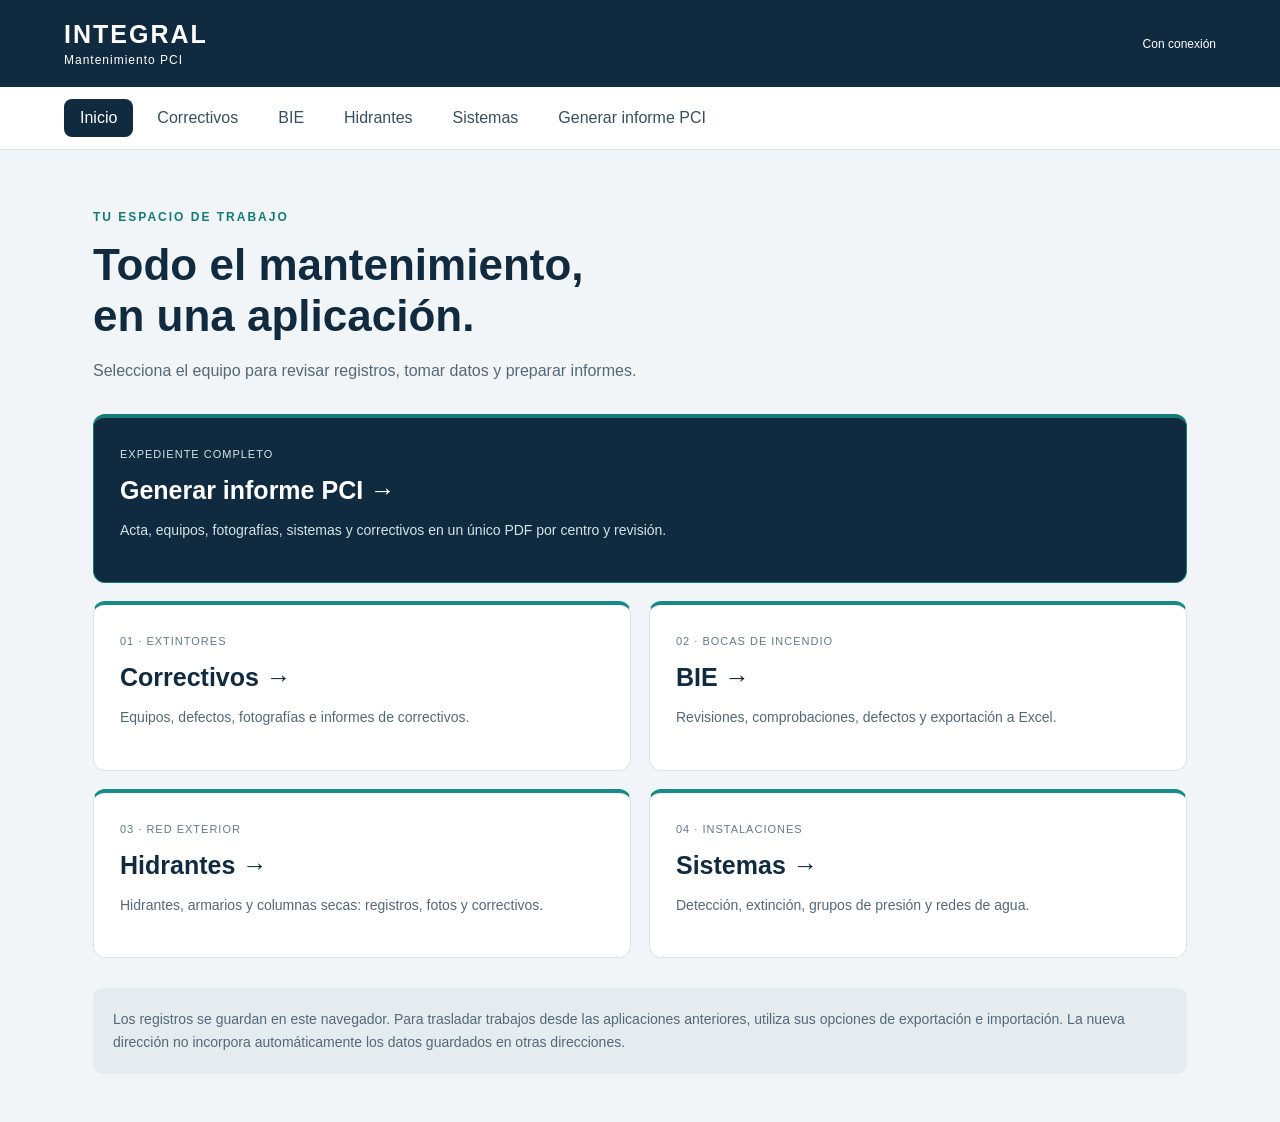
==== index.html @ fb128326 "Generar el informe sin el paso de revisión de equipos" ====
<!doctype html>
<html lang="es">
<meta charset="utf-8">
<meta name="viewport" content="width=device-width,initial-scale=1">
<meta name="theme-color" content="#102b40">
<link rel="manifest" href="manifest.webmanifest">
<title>INTEGRAL · Mantenimiento PCI</title>
<link rel="stylesheet" href="styles.css?v=2">
<header><a class="brand" href="#inicio">INTEGRAL <small>Mantenimiento PCI</small></a><span id="connection" role="status"></span></header>
<nav aria-label="Aplicaciones"><a href="#inicio">Inicio</a><a href="#correctivos">Correctivos</a><a href="#bie">BIE</a><a href="#hidrantes">Hidrantes</a><a href="#sistemas">Sistemas</a><a href="#informes">Generar informe PCI</a></nav>
<main id="home">
<p class="eyebrow">TU ESPACIO DE TRABAJO</p><h1>Todo el mantenimiento,<br>en una aplicación.</h1><p class="intro">Selecciona el equipo para revisar registros, tomar datos y preparar informes.</p>
<div class="cards">
<a class="report-card" href="#informes"><span>EXPEDIENTE COMPLETO</span><h2>Generar informe PCI →</h2><p>Acta, equipos, fotografías, sistemas y correctivos en un único PDF por centro y revisión.</p></a>
<a href="#correctivos"><span>01 · EXTINTORES</span><h2>Correctivos →</h2><p>Equipos, defectos, fotografías e informes de correctivos.</p></a>
<a href="#bie"><span>02 · BOCAS DE INCENDIO</span><h2>BIE →</h2><p>Revisiones, comprobaciones, defectos y exportación a Excel.</p></a>
<a href="#hidrantes"><span>03 · RED EXTERIOR</span><h2>Hidrantes →</h2><p>Hidrantes, armarios y columnas secas: registros, fotos y correctivos.</p></a>
<a href="#sistemas"><span>04 · INSTALACIONES</span><h2>Sistemas →</h2><p>Detección, extinción, grupos de presión y redes de agua.</p></a>
</div><aside>Los registros se guardan en este navegador. Para trasladar trabajos desde las aplicaciones anteriores, utiliza sus opciones de exportación e importación. La nueva dirección no incorpora automáticamente los datos guardados en otras direcciones.</aside>
</main>
<section id="workspace" hidden aria-label="Área de trabajo"><div class="workspace-heading"><h1 id="module-title"></h1><button id="fullscreen" type="button">Ampliar</button></div><p id="module-note" hidden></p><div id="frames"></div></section>
<script src="app.js?v=18"></script>
</html>
---- styles.css ----
:root{font-family:Segoe UI,Arial,sans-serif;color:#102b40;background:#f2f5f7}*{box-sizing:border-box}body{margin:0}header{background:#102b40;color:white;display:flex;justify-content:space-between;align-items:center;padding:20px 5%;gap:15px}.brand{color:white;text-decoration:none;font-size:25px;font-weight:800;letter-spacing:2px}.brand small{display:block;font-size:12px;letter-spacing:1px;font-weight:400;margin-top:4px}#connection{font-size:12px}nav{display:flex;gap:8px;padding:12px 5%;background:white;border-bottom:1px solid #dce3e8;overflow:auto}nav a{color:#364e60;text-decoration:none;padding:10px 16px;border-radius:8px;white-space:nowrap}nav a[aria-current=page]{background:#102b40;color:white}main{max-width:1150px;margin:auto;padding:48px 28px}.eyebrow{font-size:12px;letter-spacing:2px;color:#137b79;font-weight:700}h1{font-size:clamp(28px,4vw,44px);line-height:1.15;margin:16px 0}.intro{color:#536879;line-height:1.7}.cards{display:grid;grid-template-columns:1fr 1fr;gap:18px;margin:30px 0}.cards a{background:white;border:1px solid #dce3e8;border-top:4px solid #168b87;border-radius:12px;padding:26px;text-decoration:none;color:inherit;transition:transform .15s}.cards a:hover{transform:translateY(-3px);border-color:#168b87}.cards span{color:#637989;font-size:11px;letter-spacing:1px}.cards h2{margin:14px 0;font-size:25px}.cards p,aside{font-size:14px;line-height:1.65;color:#536879}aside{padding:20px;border-radius:10px;background:#e5ecef}.workspace-heading{display:flex;align-items:center;justify-content:space-between;padding:10px 20px}.workspace-heading h1{font-size:20px;margin:0}button{background:white;border:1px solid #bfcdd6;border-radius:7px;padding:8px 14px;cursor:pointer}#module-note{margin:0;padding:10px 20px;background:#fff2cc;font-size:13px}iframe{display:block;width:100%;height:calc(100dvh - 200px);border:0;background:white}#workspace:fullscreen{background:white}#workspace:fullscreen iframe{height:calc(100dvh - 65px)}[hidden]{display:none!important}@media(max-width:600px){.cards{grid-template-columns:1fr}main{padding:25px 18px}nav{padding:8px}nav a{padding:9px 12px}header{padding:15px 18px}iframe{height:calc(100dvh - 190px)}}
 .cards .report-card{grid-column:1/-1;background:#102b40;color:white;border-color:#147b78}.cards .report-card p,.cards .report-card span{color:#d2e5e8}
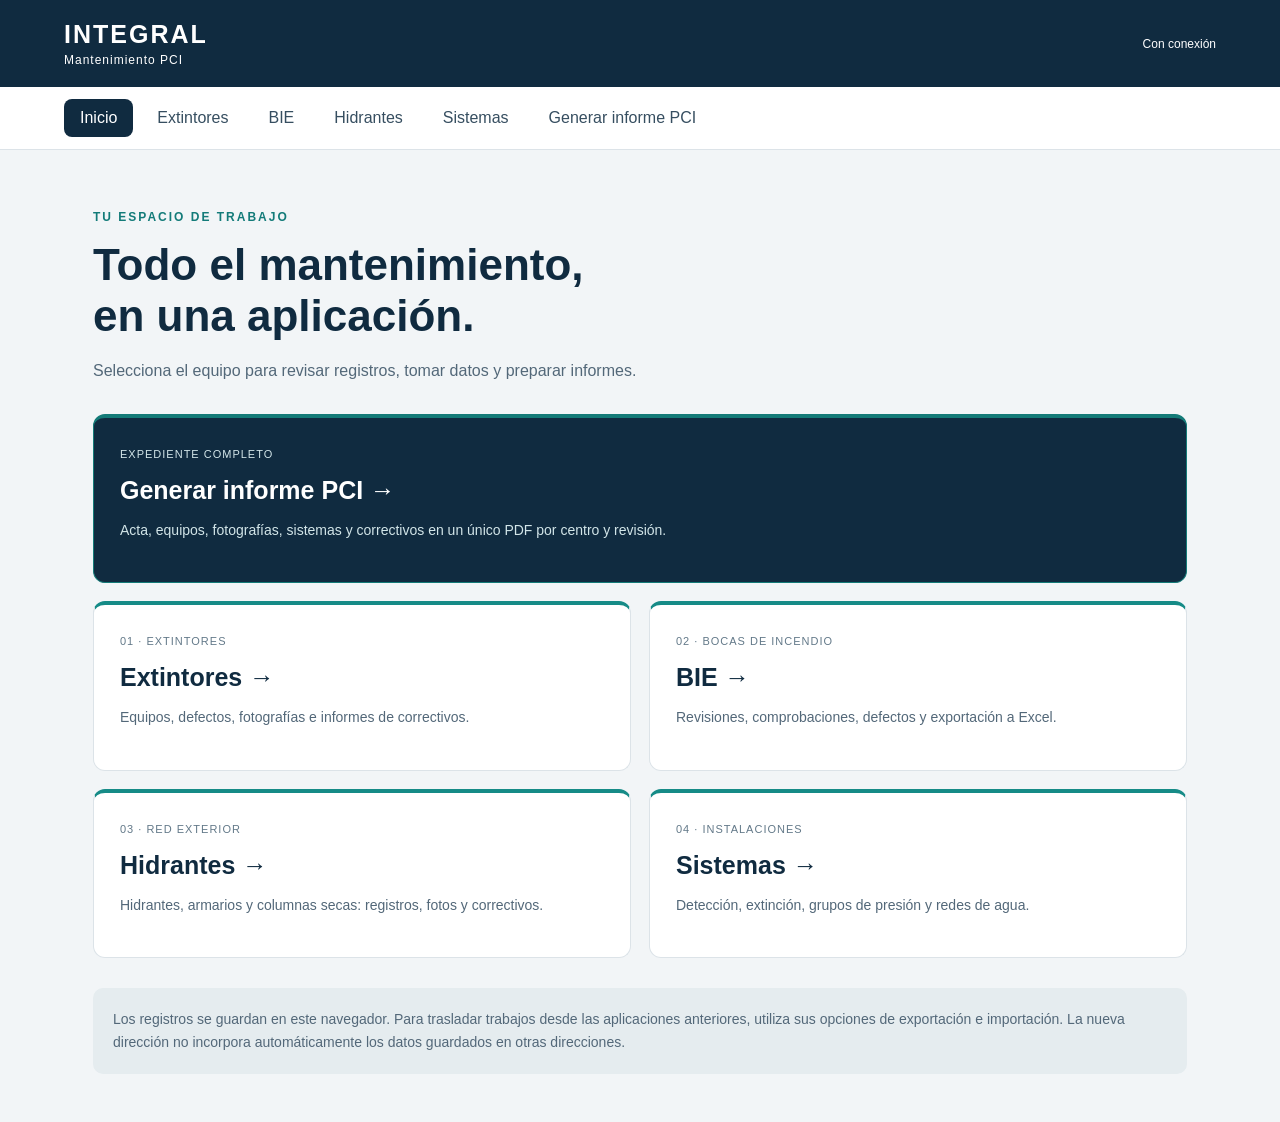
==== commit d4e69343: "Renombrar el módulo Correctivos como Extintores" ====
--- a/index.html
+++ b/index.html
@@ -7,17 +7,17 @@
 <title>INTEGRAL · Mantenimiento PCI</title>
 <link rel="stylesheet" href="styles.css?v=2">
 <header><a class="brand" href="#inicio">INTEGRAL <small>Mantenimiento PCI</small></a><span id="connection" role="status"></span></header>
-<nav aria-label="Aplicaciones"><a href="#inicio">Inicio</a><a href="#correctivos">Correctivos</a><a href="#bie">BIE</a><a href="#hidrantes">Hidrantes</a><a href="#sistemas">Sistemas</a><a href="#informes">Generar informe PCI</a></nav>
+<nav aria-label="Aplicaciones"><a href="#inicio">Inicio</a><a href="#extintores">Extintores</a><a href="#bie">BIE</a><a href="#hidrantes">Hidrantes</a><a href="#sistemas">Sistemas</a><a href="#informes">Generar informe PCI</a></nav>
 <main id="home">
 <p class="eyebrow">TU ESPACIO DE TRABAJO</p><h1>Todo el mantenimiento,<br>en una aplicación.</h1><p class="intro">Selecciona el equipo para revisar registros, tomar datos y preparar informes.</p>
 <div class="cards">
 <a class="report-card" href="#informes"><span>EXPEDIENTE COMPLETO</span><h2>Generar informe PCI →</h2><p>Acta, equipos, fotografías, sistemas y correctivos en un único PDF por centro y revisión.</p></a>
-<a href="#correctivos"><span>01 · EXTINTORES</span><h2>Correctivos →</h2><p>Equipos, defectos, fotografías e informes de correctivos.</p></a>
+<a href="#extintores"><span>01 · EXTINTORES</span><h2>Extintores →</h2><p>Equipos, defectos, fotografías e informes de correctivos.</p></a>
 <a href="#bie"><span>02 · BOCAS DE INCENDIO</span><h2>BIE →</h2><p>Revisiones, comprobaciones, defectos y exportación a Excel.</p></a>
 <a href="#hidrantes"><span>03 · RED EXTERIOR</span><h2>Hidrantes →</h2><p>Hidrantes, armarios y columnas secas: registros, fotos y correctivos.</p></a>
 <a href="#sistemas"><span>04 · INSTALACIONES</span><h2>Sistemas →</h2><p>Detección, extinción, grupos de presión y redes de agua.</p></a>
 </div><aside>Los registros se guardan en este navegador. Para trasladar trabajos desde las aplicaciones anteriores, utiliza sus opciones de exportación e importación. La nueva dirección no incorpora automáticamente los datos guardados en otras direcciones.</aside>
 </main>
 <section id="workspace" hidden aria-label="Área de trabajo"><div class="workspace-heading"><h1 id="module-title"></h1><button id="fullscreen" type="button">Ampliar</button></div><p id="module-note" hidden></p><div id="frames"></div></section>
-<script src="app.js?v=18"></script>
+<script src="app.js?v=24"></script>
 </html>
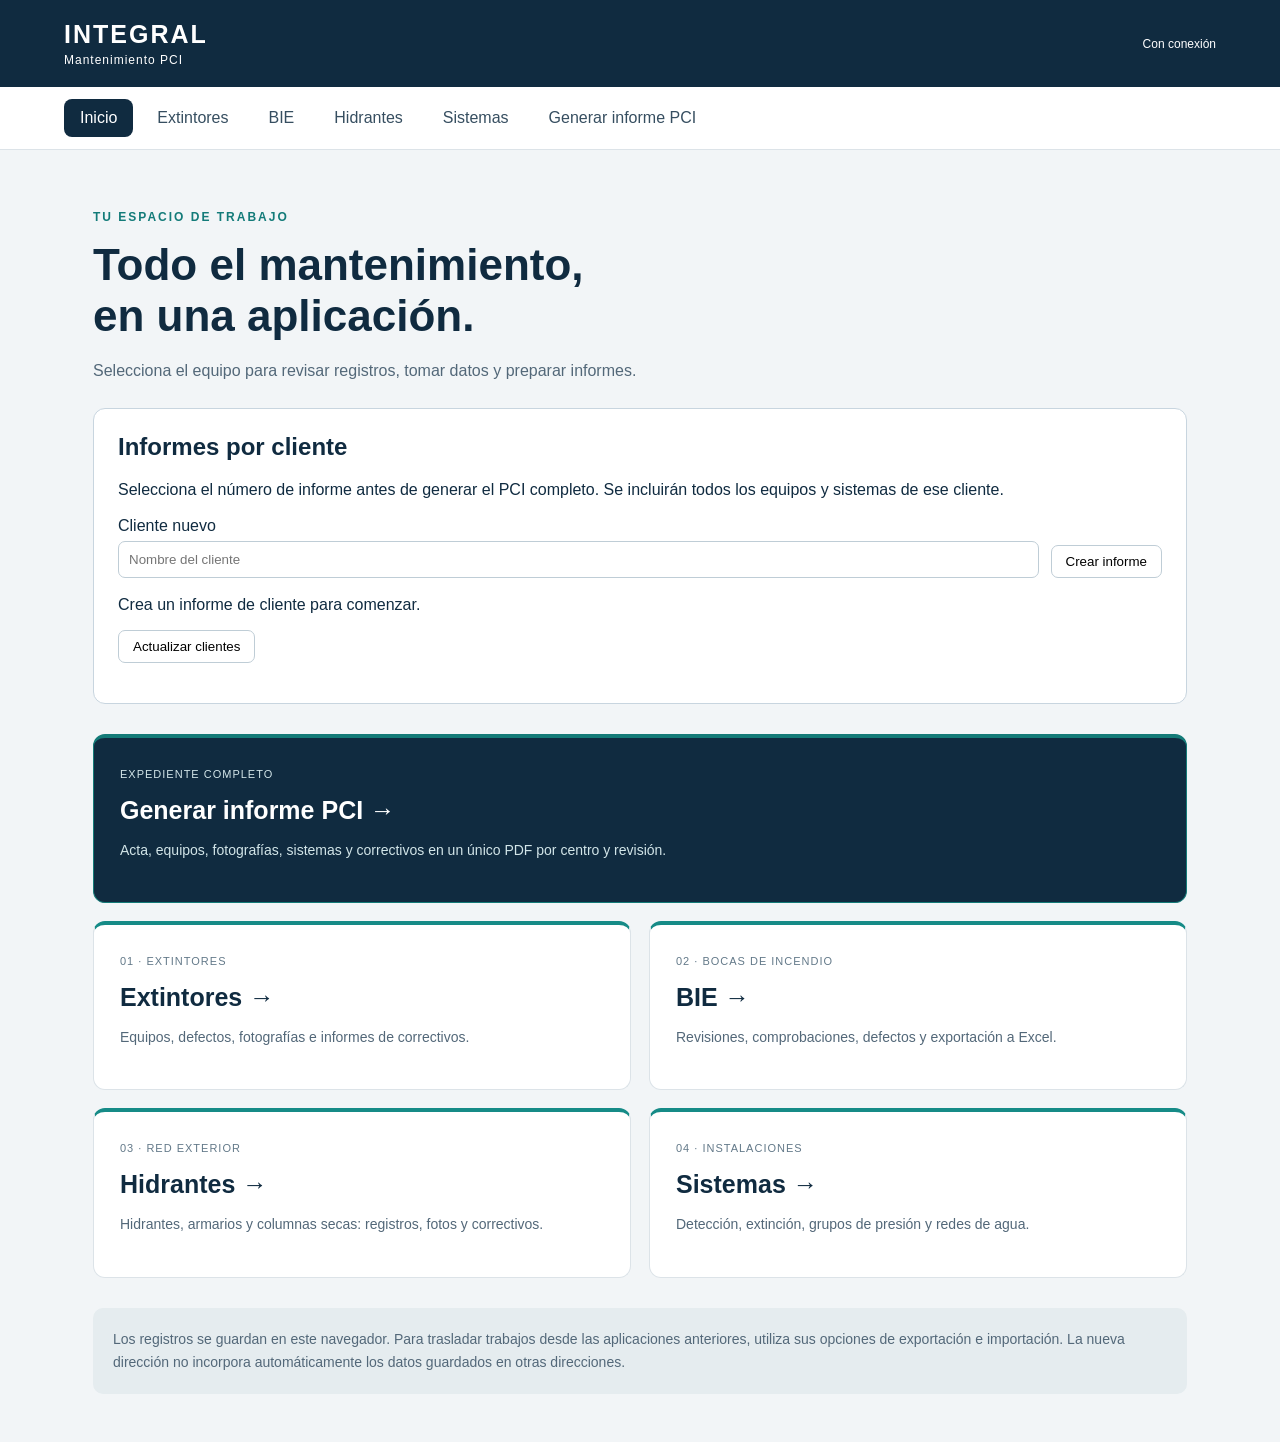
==== commit 749f998b: "Organiza informes PCI por cliente y número general" ====
--- a/index.html
+++ b/index.html
@@ -5,12 +5,12 @@
 <meta name="theme-color" content="#102b40">
 <link rel="manifest" href="manifest.webmanifest">
 <title>INTEGRAL · Mantenimiento PCI</title>
-<link rel="stylesheet" href="styles.css?v=2">
+<link rel="stylesheet" href="styles.css?v=3">
 <header><a class="brand" href="#inicio">INTEGRAL <small>Mantenimiento PCI</small></a><span id="connection" role="status"></span></header>
 <nav aria-label="Aplicaciones"><a href="#inicio">Inicio</a><a href="#extintores">Extintores</a><a href="#bie">BIE</a><a href="#hidrantes">Hidrantes</a><a href="#sistemas">Sistemas</a><a href="#informes">Generar informe PCI</a></nav>
 <main id="home">
 <p class="eyebrow">TU ESPACIO DE TRABAJO</p><h1>Todo el mantenimiento,<br>en una aplicación.</h1><p class="intro">Selecciona el equipo para revisar registros, tomar datos y preparar informes.</p>
-<div class="cards">
+<section id="client-portfolio" aria-label="Informes por cliente"><h2>Informes por cliente</h2><p>Selecciona el número de informe antes de generar el PCI completo. Se incluirán todos los equipos y sistemas de ese cliente.</p><form class="portfolio-create"><label>Cliente nuevo<input name="client" required placeholder="Nombre del cliente"></label><button type="submit">Crear informe</button></form><div data-client-list></div><div class="portfolio-actions"><button data-refresh-clients type="button">Actualizar clientes</button><button data-restore-client type="button" hidden>Recuperar último cliente eliminado</button></div><p role="status" aria-live="polite"></p></section><div class="cards">
 <a class="report-card" href="#informes"><span>EXPEDIENTE COMPLETO</span><h2>Generar informe PCI →</h2><p>Acta, equipos, fotografías, sistemas y correctivos en un único PDF por centro y revisión.</p></a>
 <a href="#extintores"><span>01 · EXTINTORES</span><h2>Extintores →</h2><p>Equipos, defectos, fotografías e informes de correctivos.</p></a>
 <a href="#bie"><span>02 · BOCAS DE INCENDIO</span><h2>BIE →</h2><p>Revisiones, comprobaciones, defectos y exportación a Excel.</p></a>
@@ -18,6 +18,6 @@
 <a href="#sistemas"><span>04 · INSTALACIONES</span><h2>Sistemas →</h2><p>Detección, extinción, grupos de presión y redes de agua.</p></a>
 </div><aside>Los registros se guardan en este navegador. Para trasladar trabajos desde las aplicaciones anteriores, utiliza sus opciones de exportación e importación. La nueva dirección no incorpora automáticamente los datos guardados en otras direcciones.</aside>
 </main>
-<section id="workspace" hidden aria-label="Área de trabajo"><div class="workspace-heading"><h1 id="module-title"></h1><button id="fullscreen" type="button">Ampliar</button></div><p id="module-note" hidden></p><div id="frames"></div></section>
-<script src="app.js?v=24"></script>
+<section id="workspace" hidden aria-label="Área de trabajo"><div class="workspace-heading"><h1 id="module-title"></h1><button id="fullscreen" type="button">Ampliar</button></div><p id="selected-client-report" role="status"></p><p id="module-note" hidden></p><div id="frames"></div></section>
+<script src="informes/core.js?v=13"></script><script src="informes/data.js?v=3"></script><script src="informes/client-portfolio.js?v=2"></script><script src="app.js?v=25"></script><script src="informes/home-portfolio.js?v=2"></script>
 </html>
--- a/styles.css
+++ b/styles.css
@@ -1,2 +1,4 @@
 :root{font-family:Segoe UI,Arial,sans-serif;color:#102b40;background:#f2f5f7}*{box-sizing:border-box}body{margin:0}header{background:#102b40;color:white;display:flex;justify-content:space-between;align-items:center;padding:20px 5%;gap:15px}.brand{color:white;text-decoration:none;font-size:25px;font-weight:800;letter-spacing:2px}.brand small{display:block;font-size:12px;letter-spacing:1px;font-weight:400;margin-top:4px}#connection{font-size:12px}nav{display:flex;gap:8px;padding:12px 5%;background:white;border-bottom:1px solid #dce3e8;overflow:auto}nav a{color:#364e60;text-decoration:none;padding:10px 16px;border-radius:8px;white-space:nowrap}nav a[aria-current=page]{background:#102b40;color:white}main{max-width:1150px;margin:auto;padding:48px 28px}.eyebrow{font-size:12px;letter-spacing:2px;color:#137b79;font-weight:700}h1{font-size:clamp(28px,4vw,44px);line-height:1.15;margin:16px 0}.intro{color:#536879;line-height:1.7}.cards{display:grid;grid-template-columns:1fr 1fr;gap:18px;margin:30px 0}.cards a{background:white;border:1px solid #dce3e8;border-top:4px solid #168b87;border-radius:12px;padding:26px;text-decoration:none;color:inherit;transition:transform .15s}.cards a:hover{transform:translateY(-3px);border-color:#168b87}.cards span{color:#637989;font-size:11px;letter-spacing:1px}.cards h2{margin:14px 0;font-size:25px}.cards p,aside{font-size:14px;line-height:1.65;color:#536879}aside{padding:20px;border-radius:10px;background:#e5ecef}.workspace-heading{display:flex;align-items:center;justify-content:space-between;padding:10px 20px}.workspace-heading h1{font-size:20px;margin:0}button{background:white;border:1px solid #bfcdd6;border-radius:7px;padding:8px 14px;cursor:pointer}#module-note{margin:0;padding:10px 20px;background:#fff2cc;font-size:13px}iframe{display:block;width:100%;height:calc(100dvh - 200px);border:0;background:white}#workspace:fullscreen{background:white}#workspace:fullscreen iframe{height:calc(100dvh - 65px)}[hidden]{display:none!important}@media(max-width:600px){.cards{grid-template-columns:1fr}main{padding:25px 18px}nav{padding:8px}nav a{padding:9px 12px}header{padding:15px 18px}iframe{height:calc(100dvh - 190px)}}
  .cards .report-card{grid-column:1/-1;background:#102b40;color:white;border-color:#147b78}.cards .report-card p,.cards .report-card span{color:#d2e5e8}
+
+#client-portfolio{padding:24px;background:white;border:1px solid #c8d5df;border-radius:12px;margin-top:24px}#client-portfolio h2{margin-top:0}.portfolio-create{display:flex;gap:12px;align-items:end;margin:18px 0;flex-wrap:wrap}.portfolio-create label{flex:1;min-width:180px}.portfolio-create input{display:block;width:100%;padding:10px;border:1px solid #bfcdd6;border-radius:7px;margin-top:6px}.portfolio-row{display:flex;gap:10px;align-items:center;padding:14px;border:1px solid #dce3e8;border-radius:8px;margin:10px 0}.portfolio-row strong{flex:1;overflow-wrap:anywhere}.portfolio-row.selected{border:2px solid #168b87;background:#eef8f7}.delete-client{background:#d72622;color:white;border-color:#d72622}.portfolio-actions{display:flex;gap:10px;flex-wrap:wrap}#selected-client-report{padding:10px 20px;margin:0;background:#e5efef;color:#143c42;font-weight:600}@media(max-width:600px){.portfolio-row{flex-wrap:wrap}.portfolio-row strong{flex-basis:100%}}
